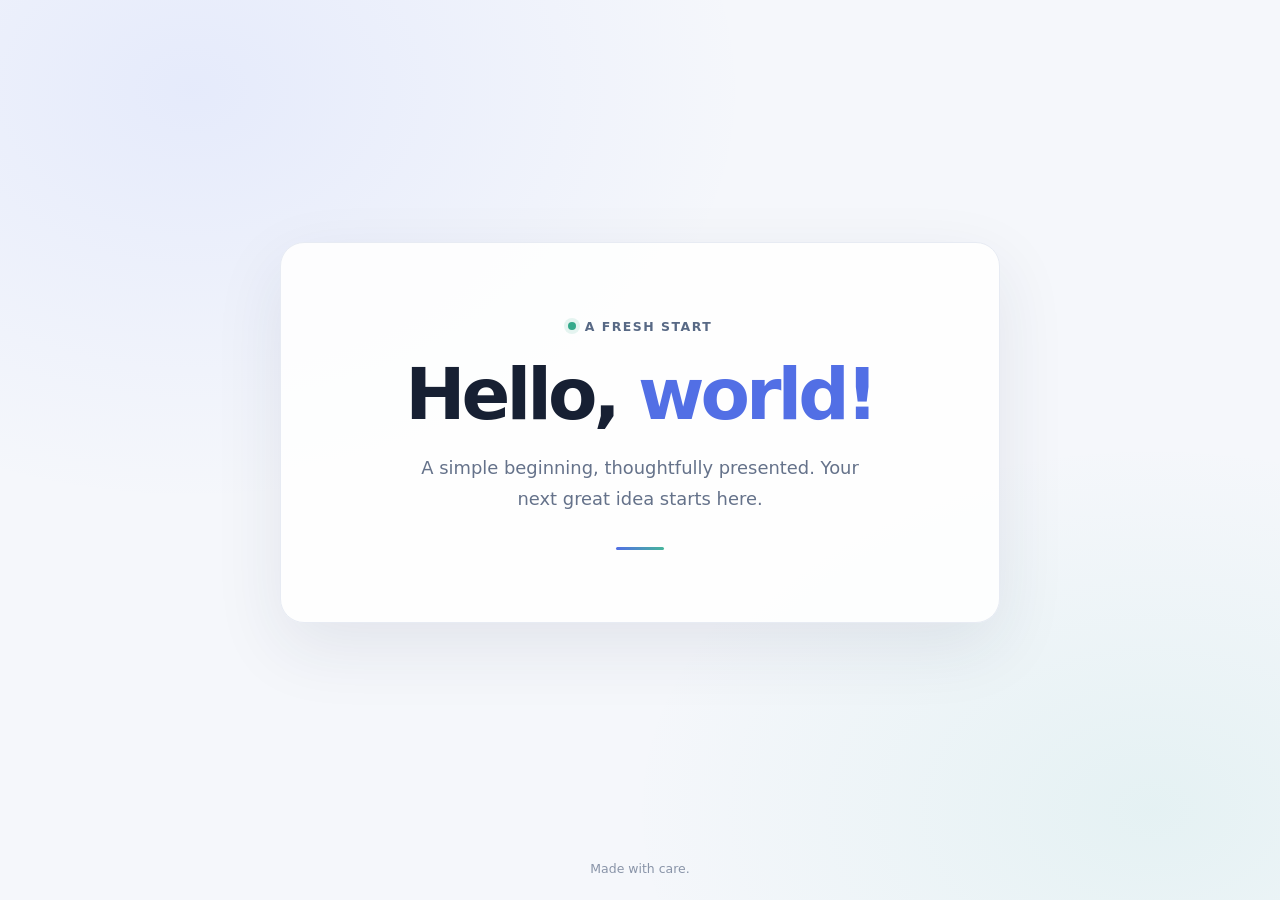
==== index.html @ e92c09a2 "First commit" ====
<!doctype html>
<html lang="en">
<head>
  <meta charset="utf-8">
  <meta name="viewport" content="width=device-width, initial-scale=1">
  <meta name="theme-color" content="#f5f7fb">
  <meta name="description" content="A clean, professional Hello, world! page.">
  <title>Hello, world!</title>
  <style>
    :root {
      color-scheme: light;
      font-family: Inter, ui-sans-serif, system-ui, -apple-system, BlinkMacSystemFont, "Segoe UI", sans-serif;
      color: #172033;
      background: #f5f7fb;
      font-synthesis: none;
      text-rendering: optimizeLegibility;
      -webkit-font-smoothing: antialiased;
    }

    * { box-sizing: border-box; }

    body {
      min-width: 320px;
      min-height: 100vh;
      min-height: 100svh;
      margin: 0;
      display: flex;
      flex-direction: column;
      justify-content: center;
      align-items: center;
      padding: 24px;
      background:
        radial-gradient(ellipse at 15% 10%, rgba(91, 125, 255, .10), transparent 36%),
        radial-gradient(ellipse at 90% 90%, rgba(64, 184, 165, .09), transparent 32%),
        #f5f7fb;
    }

    main {
      width: min(100%, 720px);
      margin: auto 0;
      padding: clamp(36px, 8vw, 72px);
      text-align: center;
      background: rgba(255, 255, 255, .88);
      border: 1px solid #e7ebf3;
      border-radius: 24px;
      box-shadow: 0 24px 70px rgba(31, 47, 82, .09);
    }

    .eyebrow {
      display: inline-flex;
      align-items: center;
      gap: 9px;
      margin: 0 0 22px;
      color: #586985;
      font-size: .78rem;
      font-weight: 700;
      letter-spacing: .12em;
      text-transform: uppercase;
    }

    .eyebrow::before {
      width: 8px;
      height: 8px;
      content: "";
      background: #35a98b;
      border-radius: 50%;
      box-shadow: 0 0 0 4px rgba(53, 169, 139, .12);
    }

    h1 {
      margin: 0;
      font-size: clamp(2.5rem, 8vw, 4.5rem);
      line-height: 1.06;
      letter-spacing: -.055em;
    }

    h1 span { color: #526fe5; }

    .intro {
      max-width: 460px;
      margin: 20px auto 0;
      color: #65728a;
      font-size: clamp(1rem, 2.5vw, 1.12rem);
      line-height: 1.75;
    }

    .divider {
      width: 48px;
      height: 3px;
      margin: 32px auto 0;
      background: linear-gradient(90deg, #526fe5, #46b59b);
      border-radius: 99px;
    }

    footer {
      flex: 0 0 auto;
      margin-top: 20px;
      color: #8994a8;
      font-size: .78rem;
      text-align: center;
    }

    @media (max-width: 480px) {
      body { padding: 18px; }
      main { border-radius: 18px; }
    }
  </style>
</head>
<body>
  <main>
    <p class="eyebrow">A fresh start</p>
    <h1>Hello, <span>world!</span></h1>
    <p class="intro">A simple beginning, thoughtfully presented. Your next great idea starts here.</p>
    <div class="divider" aria-hidden="true"></div>
  </main>
  <footer>Made with care.</footer>
</body>
</html>
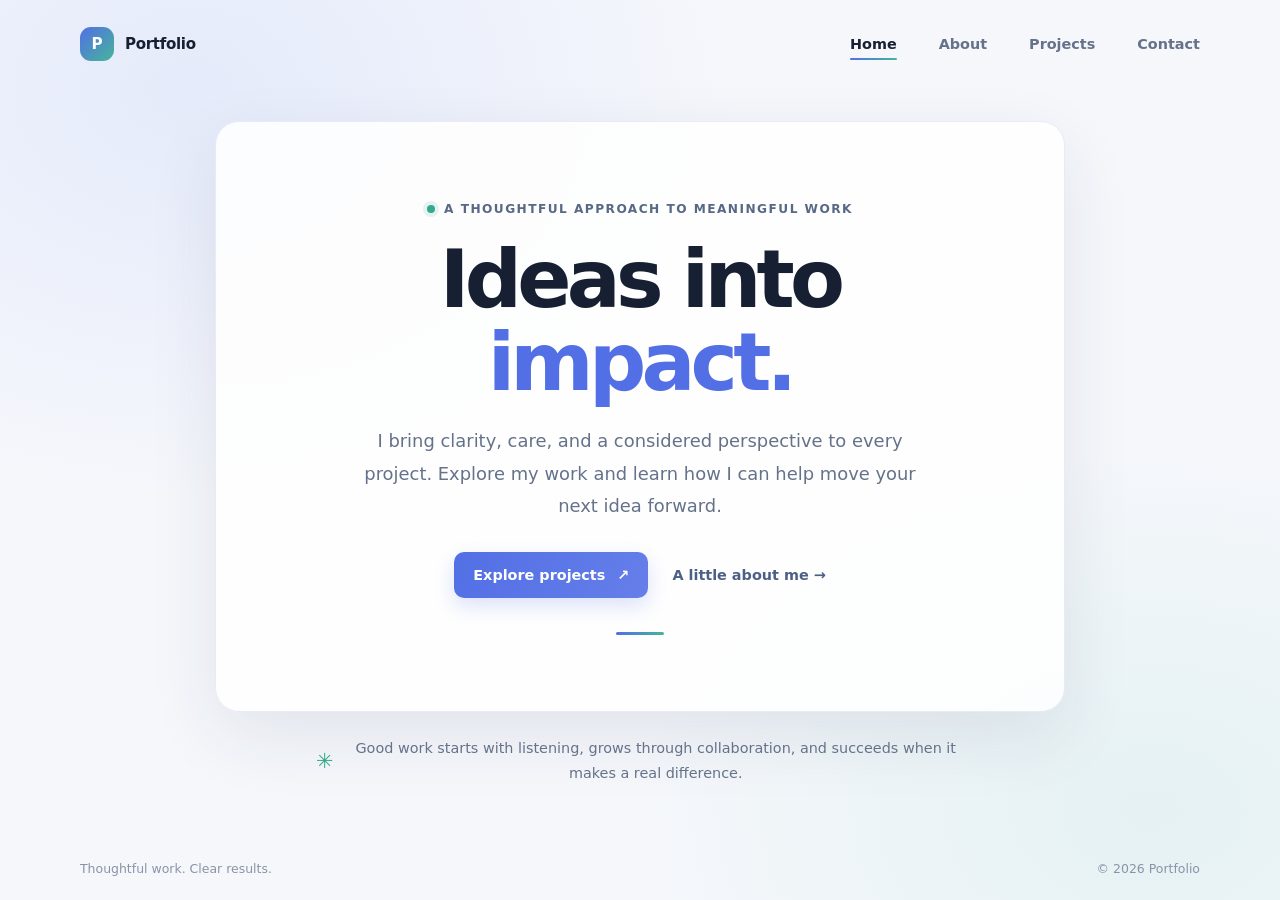
==== commit 57eeeae4: "added about projects and contact page" ====
--- a/index.html
+++ b/index.html
@@ -4,115 +4,30 @@
   <meta charset="utf-8">
   <meta name="viewport" content="width=device-width, initial-scale=1">
   <meta name="theme-color" content="#f5f7fb">
-  <meta name="description" content="A clean, professional Hello, world! page.">
-  <title>Hello, world!</title>
-  <style>
-    :root {
-      color-scheme: light;
-      font-family: Inter, ui-sans-serif, system-ui, -apple-system, BlinkMacSystemFont, "Segoe UI", sans-serif;
-      color: #172033;
-      background: #f5f7fb;
-      font-synthesis: none;
-      text-rendering: optimizeLegibility;
-      -webkit-font-smoothing: antialiased;
-    }
-
-    * { box-sizing: border-box; }
-
-    body {
-      min-width: 320px;
-      min-height: 100vh;
-      min-height: 100svh;
-      margin: 0;
-      display: flex;
-      flex-direction: column;
-      justify-content: center;
-      align-items: center;
-      padding: 24px;
-      background:
-        radial-gradient(ellipse at 15% 10%, rgba(91, 125, 255, .10), transparent 36%),
-        radial-gradient(ellipse at 90% 90%, rgba(64, 184, 165, .09), transparent 32%),
-        #f5f7fb;
-    }
-
-    main {
-      width: min(100%, 720px);
-      margin: auto 0;
-      padding: clamp(36px, 8vw, 72px);
-      text-align: center;
-      background: rgba(255, 255, 255, .88);
-      border: 1px solid #e7ebf3;
-      border-radius: 24px;
-      box-shadow: 0 24px 70px rgba(31, 47, 82, .09);
-    }
-
-    .eyebrow {
-      display: inline-flex;
-      align-items: center;
-      gap: 9px;
-      margin: 0 0 22px;
-      color: #586985;
-      font-size: .78rem;
-      font-weight: 700;
-      letter-spacing: .12em;
-      text-transform: uppercase;
-    }
-
-    .eyebrow::before {
-      width: 8px;
-      height: 8px;
-      content: "";
-      background: #35a98b;
-      border-radius: 50%;
-      box-shadow: 0 0 0 4px rgba(53, 169, 139, .12);
-    }
-
-    h1 {
-      margin: 0;
-      font-size: clamp(2.5rem, 8vw, 4.5rem);
-      line-height: 1.06;
-      letter-spacing: -.055em;
-    }
-
-    h1 span { color: #526fe5; }
-
-    .intro {
-      max-width: 460px;
-      margin: 20px auto 0;
-      color: #65728a;
-      font-size: clamp(1rem, 2.5vw, 1.12rem);
-      line-height: 1.75;
-    }
-
-    .divider {
-      width: 48px;
-      height: 3px;
-      margin: 32px auto 0;
-      background: linear-gradient(90deg, #526fe5, #46b59b);
-      border-radius: 99px;
-    }
-
-    footer {
-      flex: 0 0 auto;
-      margin-top: 20px;
-      color: #8994a8;
-      font-size: .78rem;
-      text-align: center;
-    }
-
-    @media (max-width: 480px) {
-      body { padding: 18px; }
-      main { border-radius: 18px; }
-    }
-  </style>
+  <meta name="description" content="A professional portfolio for thoughtful work and clear results.">
+  <title>Home | Portfolio</title>
+  <link rel="stylesheet" href="styles.css">
 </head>
 <body>
-  <main>
-    <p class="eyebrow">A fresh start</p>
-    <h1>Hello, <span>world!</span></h1>
-    <p class="intro">A simple beginning, thoughtfully presented. Your next great idea starts here.</p>
-    <div class="divider" aria-hidden="true"></div>
+  <header class="site-header">
+    <a class="brand" href="index.html" aria-label="Portfolio home"><span class="brand-mark">P</span><span>Portfolio</span></a>
+    <nav class="main-nav" aria-label="Main navigation">
+      <a class="active" aria-current="page" href="index.html">Home</a>
+      <a href="about.html">About</a>
+      <a href="projects.html">Projects</a>
+      <a href="contact.html">Contact</a>
+    </nav>
+  </header>
+  <main class="home-main">
+    <section class="hero">
+      <p class="eyebrow">A thoughtful approach to meaningful work</p>
+      <h1>Ideas into <span>impact.</span></h1>
+      <p class="intro">I bring clarity, care, and a considered perspective to every project. Explore my work and learn how I can help move your next idea forward.</p>
+      <div class="actions"><a class="button button-primary" href="projects.html">Explore projects <span aria-hidden="true">↗</span></a><a class="text-link" href="about.html">A little about me <span aria-hidden="true">→</span></a></div>
+      <div class="divider" aria-hidden="true"></div>
+    </section>
+    <section class="home-note" aria-label="Introduction"><span class="note-icon" aria-hidden="true">✳</span><p>Good work starts with listening, grows through collaboration, and succeeds when it makes a real difference.</p></section>
   </main>
-  <footer>Made with care.</footer>
+  <footer class="site-footer"><span>Thoughtful work. Clear results.</span><span>© 2026 Portfolio</span></footer>
 </body>
 </html>
--- a/styles.css
+++ b/styles.css
@@ -0,0 +1,71 @@
+:root {
+  color-scheme: light;
+  font-family: Inter, ui-sans-serif, system-ui, -apple-system, BlinkMacSystemFont, "Segoe UI", sans-serif;
+  color: #172033;
+  background: #f5f7fb;
+  font-synthesis: none;
+  text-rendering: optimizeLegibility;
+  -webkit-font-smoothing: antialiased;
+  --ink: #172033;
+  --muted: #65728a;
+  --blue: #526fe5;
+  --green: #35a98b;
+  --line: #e7ebf3;
+}
+* { box-sizing: border-box; }
+body {
+  min-width: 320px; min-height: 100vh; min-height: 100svh; margin: 0;
+  display: flex; flex-direction: column;
+  background: radial-gradient(ellipse at 15% 10%, rgba(91,125,255,.10), transparent 36%), radial-gradient(ellipse at 90% 90%, rgba(64,184,165,.09), transparent 32%), #f5f7fb;
+}
+a { color: inherit; }
+.site-header { width: min(1120px, calc(100% - 48px)); margin: 0 auto; min-height: 88px; display: flex; align-items: center; justify-content: space-between; gap: 28px; }
+.brand { display: inline-flex; align-items: center; gap: 11px; color: var(--ink); text-decoration: none; font-size: .94rem; font-weight: 750; letter-spacing: -.02em; }
+.brand-mark { width: 34px; height: 34px; display: grid; place-items: center; color: white; background: linear-gradient(135deg,var(--blue),#46b59b); border-radius: 11px; font-size: .95rem; }
+.main-nav { display: flex; align-items: center; gap: clamp(18px, 3.5vw, 42px); }
+.main-nav a { position: relative; padding: 9px 0; color: #65728a; text-decoration: none; font-size: .9rem; font-weight: 600; transition: color .18s ease; }
+.main-nav a:hover, .main-nav a:focus-visible, .main-nav a.active { color: var(--ink); }
+.main-nav a.active::after { position: absolute; right: 0; bottom: 1px; left: 0; height: 2px; background: linear-gradient(90deg,var(--blue),#46b59b); border-radius: 99px; content: ""; }
+main { width: min(100% - 48px, 960px); margin: auto; }
+.home-main { max-width: 850px; }
+.hero, .page-panel { padding: clamp(36px, 7vw, 76px); text-align: center; background: rgba(255,255,255,.88); border: 1px solid var(--line); border-radius: 24px; box-shadow: 0 24px 70px rgba(31,47,82,.09); }
+.eyebrow { display: inline-flex; align-items: center; gap: 9px; margin: 0 0 22px; color: #586985; font-size: .76rem; font-weight: 700; letter-spacing: .12em; text-transform: uppercase; }
+.eyebrow::before { width: 8px; height: 8px; content: ""; background: var(--green); border-radius: 50%; box-shadow: 0 0 0 4px rgba(53,169,139,.12); }
+h1 { margin: 0; font-size: clamp(2.6rem, 8vw, 5rem); line-height: 1.04; letter-spacing: -.06em; }
+h1 span { color: var(--blue); }
+.intro { max-width: 570px; margin: 21px auto 0; color: var(--muted); font-size: clamp(1rem, 2.5vw, 1.12rem); line-height: 1.8; }
+.actions { display: flex; justify-content: center; align-items: center; flex-wrap: wrap; gap: 24px; margin-top: 30px; }
+.button { min-height: 46px; display: inline-flex; align-items: center; justify-content: center; gap: 12px; padding: 0 19px; border-radius: 10px; text-decoration: none; font-size: .9rem; font-weight: 700; transition: transform .18s ease, box-shadow .18s ease; }
+.button:hover { transform: translateY(-2px); }
+.button-primary { color: white; background: linear-gradient(110deg,var(--blue),#657ee9); box-shadow: 0 8px 20px rgba(82,111,229,.2); }
+.button-secondary { color: var(--ink); background: white; border: 1px solid var(--line); }
+.text-link { color: #4c6085; text-decoration: none; font-size: .9rem; font-weight: 650; }
+.text-link:hover { color: var(--blue); }
+.divider { width: 48px; height: 3px; margin: 34px auto 0; background: linear-gradient(90deg,var(--blue),#46b59b); border-radius: 99px; }
+.home-note { display: flex; align-items: center; justify-content: center; gap: 14px; max-width: 680px; margin: 24px auto 0; padding: 0 16px; color: #65728a; text-align: center; }
+.home-note p { margin: 0; font-size: .9rem; line-height: 1.7; }
+.note-icon { color: var(--green); font-size: 1.3rem; }
+.page-main { padding: 24px 0 54px; }
+.page-panel { text-align: left; }
+.page-panel > .eyebrow { margin-bottom: 18px; }
+.page-panel h1 { font-size: clamp(2.5rem, 6vw, 4rem); }
+.page-panel .intro { margin: 17px 0 0; max-width: 650px; font-size: 1.04rem; }
+.content-section { margin-top: 48px; padding-top: 30px; border-top: 1px solid var(--line); }
+.content-section h2 { margin: 0; font-size: 1.2rem; letter-spacing: -.025em; }
+.content-section > p { max-width: 690px; margin: 12px 0 0; color: var(--muted); line-height: 1.8; }
+.principles, .project-grid { display: grid; grid-template-columns: repeat(3, minmax(0,1fr)); gap: 14px; margin-top: 20px; }
+.principle, .project-card, .contact-card { padding: 20px; background: #f8f9fc; border: 1px solid #edf0f6; border-radius: 14px; }
+.principle h3, .project-card h2, .contact-card h2 { margin: 0; font-size: 1rem; letter-spacing: -.02em; }
+.principle p, .project-card p, .contact-card p { margin: 9px 0 0; color: var(--muted); font-size: .91rem; line-height: 1.65; }
+.project-card { min-height: 178px; display: flex; flex-direction: column; }
+.project-number { margin-bottom: 18px; color: var(--green); font-size: .75rem; font-weight: 800; letter-spacing: .12em; }
+.project-card p { flex: 1; }
+.project-type { margin-top: 17px; color: #586985; font-size: .75rem; font-weight: 700; letter-spacing: .08em; text-transform: uppercase; }
+.contact-grid { display: grid; grid-template-columns: 1fr 1fr; gap: 14px; margin-top: 20px; }
+.contact-card a { display: inline-block; margin-top: 12px; color: var(--blue); font-weight: 700; text-decoration: none; }
+.contact-card a:hover { text-decoration: underline; }
+.site-footer { width: min(1120px, calc(100% - 48px)); display: flex; justify-content: space-between; gap: 16px; margin: 24px auto 0; padding: 19px 0 24px; color: #8994a8; font-size: .78rem; }
+:focus-visible { outline: 3px solid rgba(82,111,229,.42); outline-offset: 4px; border-radius: 4px; }
+@media (max-width: 700px) { .site-header { min-height: 76px; } .principles,.project-grid { grid-template-columns: 1fr; } .project-card { min-height: 0; } }
+@media (max-width: 520px) { .site-header { width: min(100% - 36px,1120px); align-items: flex-start; flex-direction: column; justify-content: center; gap: 13px; padding: 17px 0; } .main-nav { width: 100%; justify-content: space-between; gap: 10px; } .main-nav a { font-size: .84rem; } main { width: calc(100% - 36px); } .hero,.page-panel { padding: 35px 23px; border-radius: 18px; } .actions { gap: 17px; } .home-note { padding: 0 2px; } .site-footer { width: calc(100% - 36px); font-size: .72rem; } .contact-grid { grid-template-columns: 1fr; } }
+@media (prefers-reduced-motion: reduce) { *,*::before,*::after { scroll-behavior: auto !important; transition-duration: .01ms !important; } }
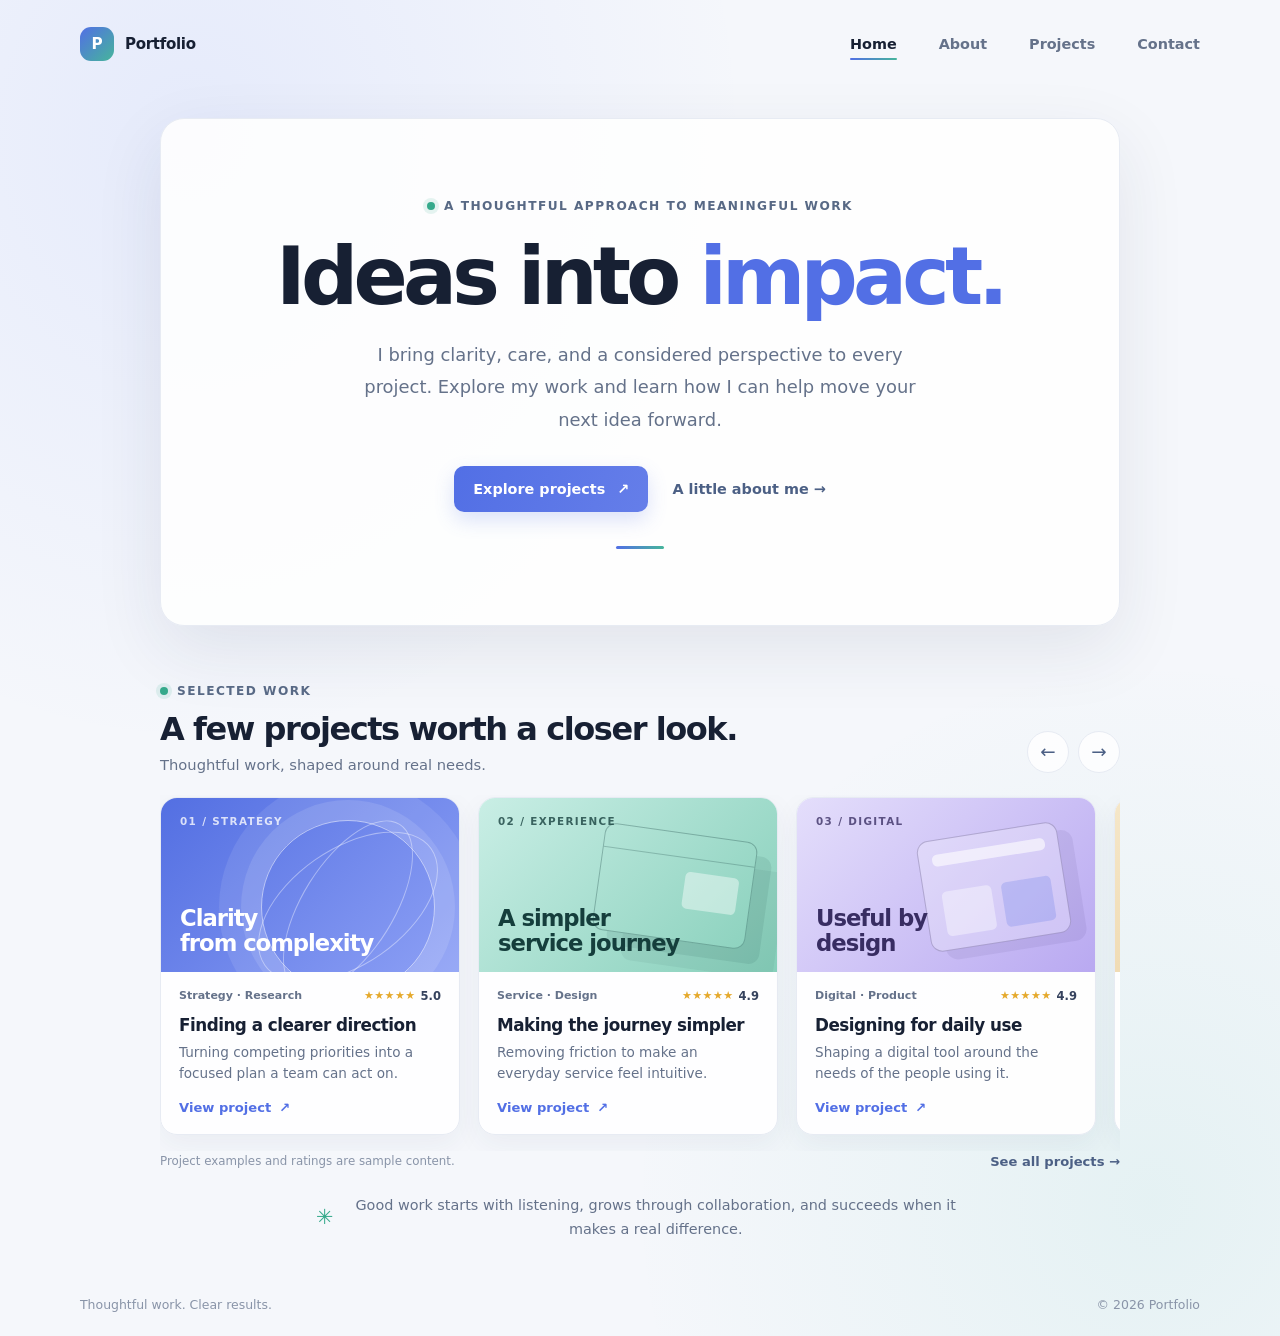
==== commit e2cce66c: "added selected work courasel" ====
--- a/index.html
+++ b/index.html
@@ -26,8 +26,37 @@
       <div class="actions"><a class="button button-primary" href="projects.html">Explore projects <span aria-hidden="true">↗</span></a><a class="text-link" href="about.html">A little about me <span aria-hidden="true">→</span></a></div>
       <div class="divider" aria-hidden="true"></div>
     </section>
+    <section class="featured-work" aria-labelledby="featured-title">
+      <div class="featured-heading">
+        <div><p class="eyebrow">Selected work</p><h2 id="featured-title">A few projects worth a closer look.</h2><p>Thoughtful work, shaped around real needs.</p></div>
+        <div class="carousel-controls"><button class="carousel-button" type="button" data-direction="prev" aria-label="Scroll to previous projects" aria-controls="project-carousel">←</button><button class="carousel-button" type="button" data-direction="next" aria-label="Scroll to next projects" aria-controls="project-carousel">→</button></div>
+      </div>
+      <div class="project-carousel" id="project-carousel" tabindex="0" aria-label="Featured projects, scroll horizontally">
+        <article class="showcase-card"><div class="showcase-art art-blue" aria-hidden="true"><span class="art-label">01 / STRATEGY</span><span class="art-shape shape-orbit"></span><span class="art-caption">Clarity<br>from complexity</span></div><div class="showcase-body"><div class="showcase-meta"><span>Strategy · Research</span><span class="rating" aria-label="Sample rating: 5 out of 5 stars"><span aria-hidden="true">★★★★★</span><b>5.0</b></span></div><h3>Finding a clearer direction</h3><p>Turning competing priorities into a focused plan a team can act on.</p><a href="projects.html" class="card-link">View project <span aria-hidden="true">↗</span></a></div></article>
+        <article class="showcase-card"><div class="showcase-art art-green" aria-hidden="true"><span class="art-label">02 / EXPERIENCE</span><span class="art-shape shape-window"></span><span class="art-caption">A simpler<br>service journey</span></div><div class="showcase-body"><div class="showcase-meta"><span>Service · Design</span><span class="rating" aria-label="Sample rating: 4.9 out of 5 stars"><span aria-hidden="true">★★★★★</span><b>4.9</b></span></div><h3>Making the journey simpler</h3><p>Removing friction to make an everyday service feel intuitive.</p><a href="projects.html" class="card-link">View project <span aria-hidden="true">↗</span></a></div></article>
+        <article class="showcase-card"><div class="showcase-art art-lilac" aria-hidden="true"><span class="art-label">03 / DIGITAL</span><span class="art-shape shape-panels"></span><span class="art-caption">Useful by<br>design</span></div><div class="showcase-body"><div class="showcase-meta"><span>Digital · Product</span><span class="rating" aria-label="Sample rating: 4.9 out of 5 stars"><span aria-hidden="true">★★★★★</span><b>4.9</b></span></div><h3>Designing for daily use</h3><p>Shaping a digital tool around the needs of the people using it.</p><a href="projects.html" class="card-link">View project <span aria-hidden="true">↗</span></a></div></article>
+        <article class="showcase-card"><div class="showcase-art art-sand" aria-hidden="true"><span class="art-label">04 / COLLABORATION</span><span class="art-shape shape-grid"></span><span class="art-caption">Better ideas,<br>together</span></div><div class="showcase-body"><div class="showcase-meta"><span>Facilitation · Planning</span><span class="rating" aria-label="Sample rating: 4.8 out of 5 stars"><span aria-hidden="true">★★★★★</span><b>4.8</b></span></div><h3>Bringing teams together</h3><p>Creating shared understanding and momentum across disciplines.</p><a href="projects.html" class="card-link">View project <span aria-hidden="true">↗</span></a></div></article>
+        <article class="showcase-card"><div class="showcase-art art-teal" aria-hidden="true"><span class="art-label">05 / DELIVERY</span><span class="art-shape shape-sun"></span><span class="art-caption">From idea<br>to impact</span></div><div class="showcase-body"><div class="showcase-meta"><span>Delivery · Operations</span><span class="rating" aria-label="Sample rating: 5 out of 5 stars"><span aria-hidden="true">★★★★★</span><b>5.0</b></span></div><h3>Making good ideas happen</h3><p>Taking an early concept through to a polished, useful result.</p><a href="projects.html" class="card-link">View project <span aria-hidden="true">↗</span></a></div></article>
+      </div>
+      <div class="carousel-foot"><p>Project examples and ratings are sample content.</p><a class="text-link" href="projects.html">See all projects <span aria-hidden="true">→</span></a></div>
+    </section>
     <section class="home-note" aria-label="Introduction"><span class="note-icon" aria-hidden="true">✳</span><p>Good work starts with listening, grows through collaboration, and succeeds when it makes a real difference.</p></section>
   </main>
   <footer class="site-footer"><span>Thoughtful work. Clear results.</span><span>© 2026 Portfolio</span></footer>
+  <script>
+    (() => {
+      const carousel = document.querySelector('#project-carousel');
+      const controls = document.querySelectorAll('.carousel-button');
+      if (!carousel || controls.length !== 2) return;
+      controls.forEach((button) => button.addEventListener('click', () => {
+        const card = carousel.querySelector('.showcase-card');
+        if (!card) return;
+        const gap = Number.parseFloat(getComputedStyle(carousel).columnGap) || 18;
+        const distance = card.getBoundingClientRect().width + gap;
+        const reducedMotion = window.matchMedia('(prefers-reduced-motion: reduce)').matches;
+        carousel.scrollBy({ left: button.dataset.direction === 'next' ? distance : -distance, behavior: reducedMotion ? 'auto' : 'smooth' });
+      }));
+    })();
+  </script>
 </body>
 </html>
--- a/styles.css
+++ b/styles.css
@@ -27,7 +27,7 @@
 .main-nav a:hover, .main-nav a:focus-visible, .main-nav a.active { color: var(--ink); }
 .main-nav a.active::after { position: absolute; right: 0; bottom: 1px; left: 0; height: 2px; background: linear-gradient(90deg,var(--blue),#46b59b); border-radius: 99px; content: ""; }
 main { width: min(100% - 48px, 960px); margin: auto; }
-.home-main { max-width: 850px; }
+.home-main { max-width: 1040px; padding: 30px 0 12px; }
 .hero, .page-panel { padding: clamp(36px, 7vw, 76px); text-align: center; background: rgba(255,255,255,.88); border: 1px solid var(--line); border-radius: 24px; box-shadow: 0 24px 70px rgba(31,47,82,.09); }
 .eyebrow { display: inline-flex; align-items: center; gap: 9px; margin: 0 0 22px; color: #586985; font-size: .76rem; font-weight: 700; letter-spacing: .12em; text-transform: uppercase; }
 .eyebrow::before { width: 8px; height: 8px; content: ""; background: var(--green); border-radius: 50%; box-shadow: 0 0 0 4px rgba(53,169,139,.12); }
@@ -45,6 +45,45 @@
 .home-note { display: flex; align-items: center; justify-content: center; gap: 14px; max-width: 680px; margin: 24px auto 0; padding: 0 16px; color: #65728a; text-align: center; }
 .home-note p { margin: 0; font-size: .9rem; line-height: 1.7; }
 .note-icon { color: var(--green); font-size: 1.3rem; }
+.featured-work { margin-top: 54px; }
+.featured-heading { display: flex; align-items: end; justify-content: space-between; gap: 20px; margin-bottom: 22px; }
+.featured-heading .eyebrow { margin-bottom: 12px; }
+.featured-heading h2 { margin: 0; font-size: clamp(1.45rem, 3.5vw, 2rem); letter-spacing: -.045em; }
+.featured-heading > div:first-child > p:last-child { margin: 8px 0 0; color: var(--muted); font-size: .92rem; }
+.carousel-controls { display: flex; flex: 0 0 auto; gap: 9px; }
+.carousel-button { width: 42px; height: 42px; display: grid; place-items: center; color: #4c6085; background: rgba(255,255,255,.82); border: 1px solid var(--line); border-radius: 50%; cursor: pointer; font: inherit; font-size: 1.15rem; transition: color .18s ease, background .18s ease, transform .18s ease; }
+.carousel-button:hover { color: white; background: var(--blue); transform: translateY(-1px); }
+.project-carousel { display: grid; grid-auto-flow: column; grid-auto-columns: 300px; gap: 18px; overflow-x: auto; overscroll-behavior-inline: contain; padding: 2px 2px 16px; scroll-snap-type: x mandatory; scrollbar-color: #c7d0e4 transparent; scrollbar-width: thin; }
+.showcase-card { min-width: 0; overflow: hidden; background: rgba(255,255,255,.94); border: 1px solid var(--line); border-radius: 17px; box-shadow: 0 10px 28px rgba(31,47,82,.055); scroll-snap-align: start; }
+.showcase-art { position: relative; height: 174px; overflow: hidden; isolation: isolate; }
+.art-blue { color: #fff; background: linear-gradient(135deg,#536fe2,#8da0f5); }
+.art-green { color: #153e3c; background: linear-gradient(135deg,#c9eee5,#86cfba); }
+.art-lilac { color: #382d62; background: linear-gradient(135deg,#e4defb,#b9a9f1); }
+.art-sand { color: #57462d; background: linear-gradient(135deg,#f5e7c9,#e8c993); }
+.art-teal { color: #123f48; background: linear-gradient(135deg,#c9eef0,#75c6cb); }
+.art-label { position: absolute; z-index: 1; top: 17px; left: 19px; font-size: .65rem; font-weight: 800; letter-spacing: .13em; opacity: .78; }
+.art-caption { position: absolute; z-index: 1; bottom: 17px; left: 19px; font-size: 1.42rem; font-weight: 750; letter-spacing: -.045em; line-height: 1.07; }
+.art-shape { position: absolute; z-index: -1; display: block; }
+.shape-orbit { width: 174px; height: 174px; top: 22px; right: 24px; border: 1px solid rgba(255,255,255,.55); border-radius: 50%; box-shadow: 0 0 0 20px rgba(255,255,255,.11), 0 0 0 42px rgba(255,255,255,.09); }
+.shape-orbit::before,.shape-orbit::after { position: absolute; content: ""; border: 1px solid rgba(255,255,255,.4); border-radius: 50%; }
+.shape-orbit::before { inset: 28px -16px; transform: rotate(-35deg); }.shape-orbit::after { inset: -12px 40px; transform: rotate(32deg); }
+.shape-window { width: 154px; height: 108px; top: 34px; right: 25px; border: 1px solid rgba(21,62,60,.3); border-radius: 11px; transform: rotate(8deg); box-shadow: 16px 13px 0 rgba(21,62,60,.09), 32px 26px 0 rgba(21,62,60,.06); }
+.shape-window::before { position: absolute; top: 23px; right: 0; left: 0; border-top: 1px solid rgba(21,62,60,.25); content: ""; }.shape-window::after { position: absolute; width: 54px; height: 37px; top: 37px; right: 13px; background: rgba(255,255,255,.42); border-radius: 5px; content: ""; }
+.shape-panels { width: 142px; height: 112px; top: 33px; right: 30px; background: rgba(255,255,255,.26); border: 1px solid rgba(56,45,98,.27); border-radius: 12px; transform: rotate(-9deg); box-shadow: 14px 10px 0 rgba(56,45,98,.08); }
+.shape-panels::before,.shape-panels::after { position: absolute; content: ""; border-radius: 5px; }.shape-panels::before { top: 14px; right: 13px; left: 13px; height: 12px; background: rgba(255,255,255,.6); }.shape-panels::after { width: 50px; height: 45px; right: 13px; bottom: 13px; background: rgba(82,111,229,.22); box-shadow: -60px 0 0 rgba(255,255,255,.38); }
+.shape-grid { width: 145px; height: 145px; top: 43px; right: 27px; background-image: linear-gradient(rgba(87,70,45,.13) 1px,transparent 1px),linear-gradient(90deg,rgba(87,70,45,.13) 1px,transparent 1px); background-size: 24px 24px; transform: rotate(10deg); mask-image: radial-gradient(ellipse,#000 35%,transparent 72%); }
+.shape-sun { width: 132px; height: 132px; top: 24px; right: 30px; background: rgba(255,255,255,.28); border: 1px solid rgba(18,63,72,.22); border-radius: 50%; box-shadow: 0 0 0 15px rgba(255,255,255,.13), 0 0 0 31px rgba(255,255,255,.09); }
+.shape-sun::after { position: absolute; width: 14px; height: 14px; top: 18px; right: 5px; background: #fff; border-radius: 50%; content: ""; }
+.showcase-body { padding: 17px 18px 18px; }
+.showcase-meta { display: flex; align-items: center; justify-content: space-between; gap: 8px; color: #65728a; font-size: .69rem; font-weight: 700; }
+.rating { display: inline-flex; align-items: center; gap: 5px; white-space: nowrap; }.rating > span { color: #e5a92c; letter-spacing: .04em; }.rating b { color: #35425d; font-size: .72rem; }
+.showcase-body h3 { margin: 12px 0 0; font-size: 1.05rem; letter-spacing: -.03em; }
+.showcase-body > p { min-height: 43px; margin: 7px 0 0; color: var(--muted); font-size: .85rem; line-height: 1.55; }
+.card-link { display: inline-flex; align-items: center; gap: 8px; margin-top: 15px; color: var(--blue); text-decoration: none; font-size: .82rem; font-weight: 750; }
+.card-link:hover { color: #354fc4; }
+.carousel-foot { display: flex; justify-content: space-between; align-items: center; gap: 14px; margin-top: 3px; }
+.carousel-foot p { margin: 0; color: #8994a8; font-size: .74rem; }
+.carousel-foot .text-link { font-size: .82rem; white-space: nowrap; }
 .page-main { padding: 24px 0 54px; }
 .page-panel { text-align: left; }
 .page-panel > .eyebrow { margin-bottom: 18px; }
@@ -67,5 +106,5 @@
 .site-footer { width: min(1120px, calc(100% - 48px)); display: flex; justify-content: space-between; gap: 16px; margin: 24px auto 0; padding: 19px 0 24px; color: #8994a8; font-size: .78rem; }
 :focus-visible { outline: 3px solid rgba(82,111,229,.42); outline-offset: 4px; border-radius: 4px; }
 @media (max-width: 700px) { .site-header { min-height: 76px; } .principles,.project-grid { grid-template-columns: 1fr; } .project-card { min-height: 0; } }
-@media (max-width: 520px) { .site-header { width: min(100% - 36px,1120px); align-items: flex-start; flex-direction: column; justify-content: center; gap: 13px; padding: 17px 0; } .main-nav { width: 100%; justify-content: space-between; gap: 10px; } .main-nav a { font-size: .84rem; } main { width: calc(100% - 36px); } .hero,.page-panel { padding: 35px 23px; border-radius: 18px; } .actions { gap: 17px; } .home-note { padding: 0 2px; } .site-footer { width: calc(100% - 36px); font-size: .72rem; } .contact-grid { grid-template-columns: 1fr; } }
+@media (max-width: 520px) { .site-header { width: min(100% - 36px,1120px); align-items: flex-start; flex-direction: column; justify-content: center; gap: 13px; padding: 17px 0; } .main-nav { width: 100%; justify-content: space-between; gap: 10px; } .main-nav a { font-size: .84rem; } main { width: calc(100% - 36px); } .home-main { padding-top: 14px; } .hero,.page-panel { padding: 35px 23px; border-radius: 18px; } .actions { gap: 17px; } .featured-work { margin-top: 40px; } .featured-heading { align-items: flex-end; } .featured-heading > div:first-child > p:last-child { max-width: 245px; font-size: .84rem; } .carousel-button { width: 38px; height: 38px; } .project-carousel { grid-auto-columns: min(82vw,300px); gap: 13px; } .showcase-art { height: 158px; } .carousel-foot { align-items: flex-start; flex-direction: column; } .home-note { padding: 0 2px; } .site-footer { width: calc(100% - 36px); font-size: .72rem; } .contact-grid { grid-template-columns: 1fr; } }
 @media (prefers-reduced-motion: reduce) { *,*::before,*::after { scroll-behavior: auto !important; transition-duration: .01ms !important; } }
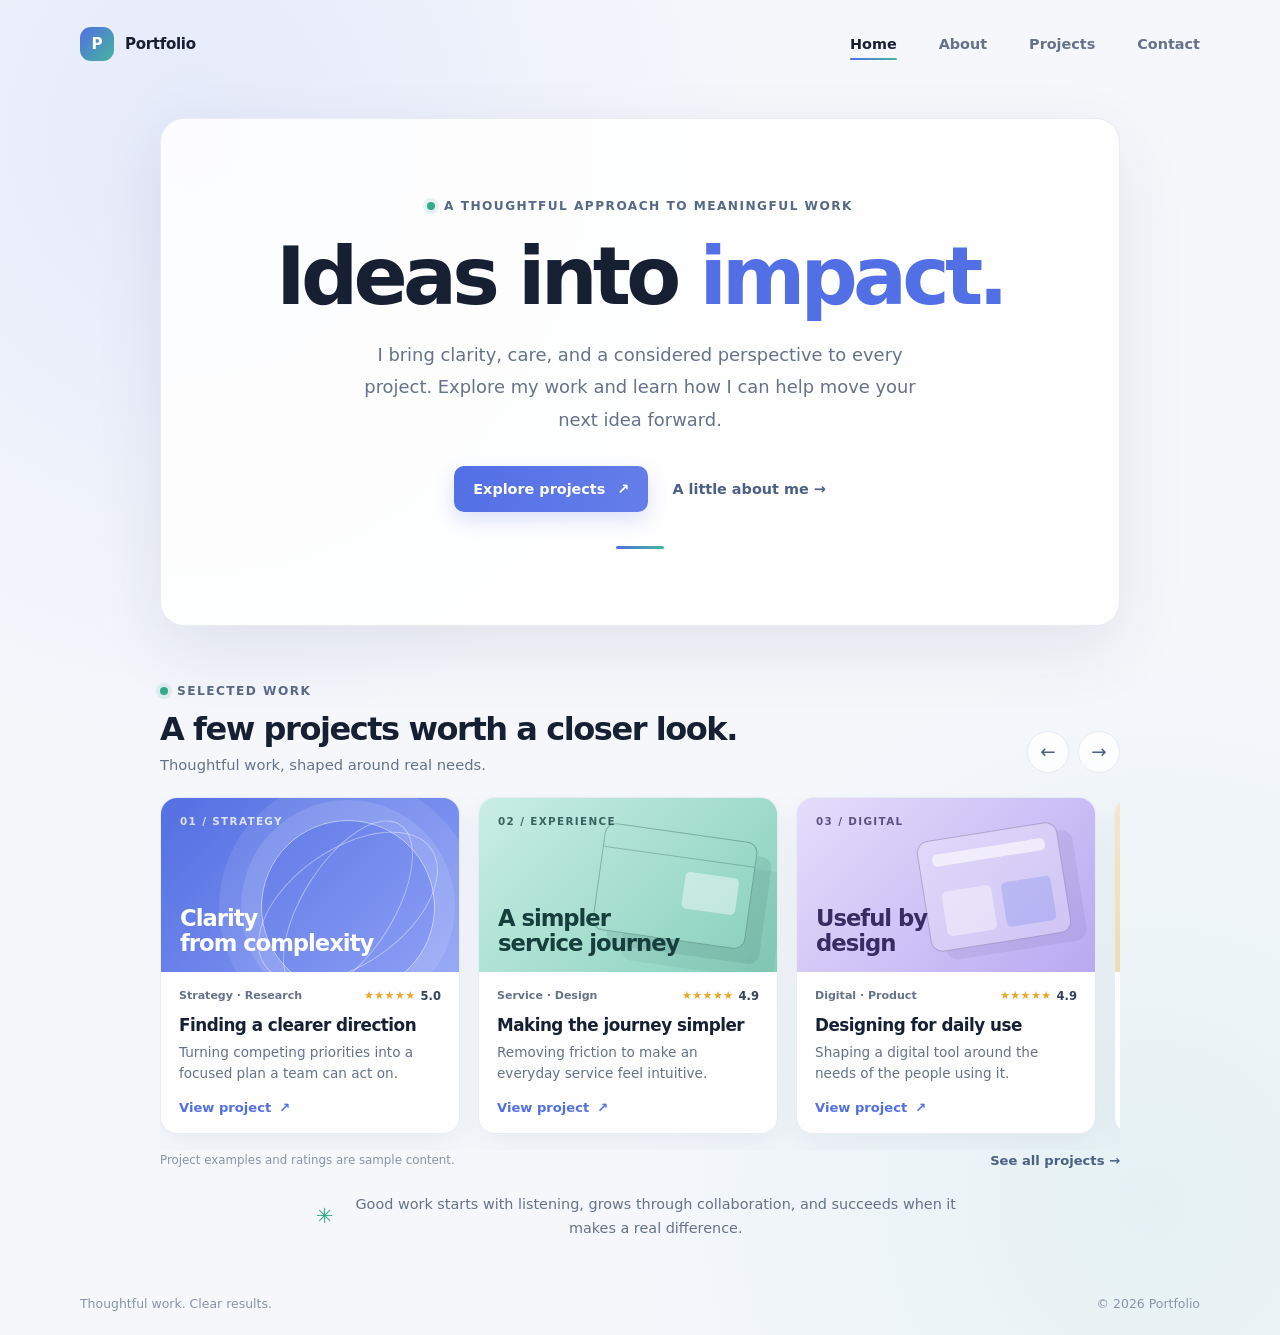
==== commit 6ed42dbf: "worked on the cards and project page" ====
--- a/index.html
+++ b/index.html
@@ -32,11 +32,11 @@
         <div class="carousel-controls"><button class="carousel-button" type="button" data-direction="prev" aria-label="Scroll to previous projects" aria-controls="project-carousel">←</button><button class="carousel-button" type="button" data-direction="next" aria-label="Scroll to next projects" aria-controls="project-carousel">→</button></div>
       </div>
       <div class="project-carousel" id="project-carousel" tabindex="0" aria-label="Featured projects, scroll horizontally">
-        <article class="showcase-card"><div class="showcase-art art-blue" aria-hidden="true"><span class="art-label">01 / STRATEGY</span><span class="art-shape shape-orbit"></span><span class="art-caption">Clarity<br>from complexity</span></div><div class="showcase-body"><div class="showcase-meta"><span>Strategy · Research</span><span class="rating" aria-label="Sample rating: 5 out of 5 stars"><span aria-hidden="true">★★★★★</span><b>5.0</b></span></div><h3>Finding a clearer direction</h3><p>Turning competing priorities into a focused plan a team can act on.</p><a href="projects.html" class="card-link">View project <span aria-hidden="true">↗</span></a></div></article>
-        <article class="showcase-card"><div class="showcase-art art-green" aria-hidden="true"><span class="art-label">02 / EXPERIENCE</span><span class="art-shape shape-window"></span><span class="art-caption">A simpler<br>service journey</span></div><div class="showcase-body"><div class="showcase-meta"><span>Service · Design</span><span class="rating" aria-label="Sample rating: 4.9 out of 5 stars"><span aria-hidden="true">★★★★★</span><b>4.9</b></span></div><h3>Making the journey simpler</h3><p>Removing friction to make an everyday service feel intuitive.</p><a href="projects.html" class="card-link">View project <span aria-hidden="true">↗</span></a></div></article>
-        <article class="showcase-card"><div class="showcase-art art-lilac" aria-hidden="true"><span class="art-label">03 / DIGITAL</span><span class="art-shape shape-panels"></span><span class="art-caption">Useful by<br>design</span></div><div class="showcase-body"><div class="showcase-meta"><span>Digital · Product</span><span class="rating" aria-label="Sample rating: 4.9 out of 5 stars"><span aria-hidden="true">★★★★★</span><b>4.9</b></span></div><h3>Designing for daily use</h3><p>Shaping a digital tool around the needs of the people using it.</p><a href="projects.html" class="card-link">View project <span aria-hidden="true">↗</span></a></div></article>
-        <article class="showcase-card"><div class="showcase-art art-sand" aria-hidden="true"><span class="art-label">04 / COLLABORATION</span><span class="art-shape shape-grid"></span><span class="art-caption">Better ideas,<br>together</span></div><div class="showcase-body"><div class="showcase-meta"><span>Facilitation · Planning</span><span class="rating" aria-label="Sample rating: 4.8 out of 5 stars"><span aria-hidden="true">★★★★★</span><b>4.8</b></span></div><h3>Bringing teams together</h3><p>Creating shared understanding and momentum across disciplines.</p><a href="projects.html" class="card-link">View project <span aria-hidden="true">↗</span></a></div></article>
-        <article class="showcase-card"><div class="showcase-art art-teal" aria-hidden="true"><span class="art-label">05 / DELIVERY</span><span class="art-shape shape-sun"></span><span class="art-caption">From idea<br>to impact</span></div><div class="showcase-body"><div class="showcase-meta"><span>Delivery · Operations</span><span class="rating" aria-label="Sample rating: 5 out of 5 stars"><span aria-hidden="true">★★★★★</span><b>5.0</b></span></div><h3>Making good ideas happen</h3><p>Taking an early concept through to a polished, useful result.</p><a href="projects.html" class="card-link">View project <span aria-hidden="true">↗</span></a></div></article>
+        <article class="showcase-card"><div class="showcase-art art-blue" aria-hidden="true"><span class="art-label">01 / STRATEGY</span><span class="art-shape shape-orbit"></span><span class="art-caption">Clarity<br>from complexity</span></div><div class="showcase-body"><div class="showcase-meta"><span>Strategy · Research</span><span class="rating" aria-label="Sample rating: 5 out of 5 stars"><span aria-hidden="true">★★★★★</span><b>5.0</b></span></div><h3>Finding a clearer direction</h3><p>Turning competing priorities into a focused plan a team can act on.</p><div class="showcase-actions"><a class="card-link" href="projects.html#finance">View project <span aria-hidden="true">↗</span></a></div></div></article>
+        <article class="showcase-card"><div class="showcase-art art-green" aria-hidden="true"><span class="art-label">02 / EXPERIENCE</span><span class="art-shape shape-window"></span><span class="art-caption">A simpler<br>service journey</span></div><div class="showcase-body"><div class="showcase-meta"><span>Service · Design</span><span class="rating" aria-label="Sample rating: 4.9 out of 5 stars"><span aria-hidden="true">★★★★★</span><b>4.9</b></span></div><h3>Making the journey simpler</h3><p>Removing friction to make an everyday service feel intuitive.</p><div class="showcase-actions"><a class="card-link" href="projects.html#operations">View project <span aria-hidden="true">↗</span></a></div></div></article>
+        <article class="showcase-card"><div class="showcase-art art-lilac" aria-hidden="true"><span class="art-label">03 / DIGITAL</span><span class="art-shape shape-panels"></span><span class="art-caption">Useful by<br>design</span></div><div class="showcase-body"><div class="showcase-meta"><span>Digital · Product</span><span class="rating" aria-label="Sample rating: 4.9 out of 5 stars"><span aria-hidden="true">★★★★★</span><b>4.9</b></span></div><h3>Designing for daily use</h3><p>Shaping a digital tool around the needs of the people using it.</p><div class="showcase-actions"><a class="card-link" href="projects.html#marketing">View project <span aria-hidden="true">↗</span></a></div></div></article>
+        <article class="showcase-card"><div class="showcase-art art-sand" aria-hidden="true"><span class="art-label">04 / COLLABORATION</span><span class="art-shape shape-grid"></span><span class="art-caption">Better ideas,<br>together</span></div><div class="showcase-body"><div class="showcase-meta"><span>Facilitation · Planning</span><span class="rating" aria-label="Sample rating: 4.8 out of 5 stars"><span aria-hidden="true">★★★★★</span><b>4.8</b></span></div><h3>Bringing teams together</h3><p>Creating shared understanding and momentum across disciplines.</p><div class="showcase-actions"><a class="card-link" href="projects.html#operations">View project <span aria-hidden="true">↗</span></a></div></div></article>
+        <article class="showcase-card"><div class="showcase-art art-teal" aria-hidden="true"><span class="art-label">05 / DELIVERY</span><span class="art-shape shape-sun"></span><span class="art-caption">From idea<br>to impact</span></div><div class="showcase-body"><div class="showcase-meta"><span>Delivery · Operations</span><span class="rating" aria-label="Sample rating: 5 out of 5 stars"><span aria-hidden="true">★★★★★</span><b>5.0</b></span></div><h3>Making good ideas happen</h3><p>Taking an early concept through to a polished, useful result.</p><div class="showcase-actions"><a class="card-link" href="projects.html#operations">View project <span aria-hidden="true">↗</span></a></div></div></article>
       </div>
       <div class="carousel-foot"><p>Project examples and ratings are sample content.</p><a class="text-link" href="projects.html">See all projects <span aria-hidden="true">→</span></a></div>
     </section>
@@ -46,16 +46,16 @@
   <script>
     (() => {
       const carousel = document.querySelector('#project-carousel');
-      const controls = document.querySelectorAll('.carousel-button');
-      if (!carousel || controls.length !== 2) return;
-      controls.forEach((button) => button.addEventListener('click', () => {
+      if (!carousel) return;
+
+      document.querySelectorAll('.carousel-button').forEach((button) => button.addEventListener('click', () => {
         const card = carousel.querySelector('.showcase-card');
         if (!card) return;
         const gap = Number.parseFloat(getComputedStyle(carousel).columnGap) || 18;
-        const distance = card.getBoundingClientRect().width + gap;
         const reducedMotion = window.matchMedia('(prefers-reduced-motion: reduce)').matches;
-        carousel.scrollBy({ left: button.dataset.direction === 'next' ? distance : -distance, behavior: reducedMotion ? 'auto' : 'smooth' });
+        carousel.scrollBy({ left: (button.dataset.direction === 'next' ? 1 : -1) * (card.getBoundingClientRect().width + gap), behavior: reducedMotion ? 'auto' : 'smooth' });
       }));
+
     })();
   </script>
 </body>
--- a/styles.css
+++ b/styles.css
@@ -19,6 +19,7 @@
   background: radial-gradient(ellipse at 15% 10%, rgba(91,125,255,.10), transparent 36%), radial-gradient(ellipse at 90% 90%, rgba(64,184,165,.09), transparent 32%), #f5f7fb;
 }
 a { color: inherit; }
+body, button, a { font-family: inherit; }
 .site-header { width: min(1120px, calc(100% - 48px)); margin: 0 auto; min-height: 88px; display: flex; align-items: center; justify-content: space-between; gap: 28px; }
 .brand { display: inline-flex; align-items: center; gap: 11px; color: var(--ink); text-decoration: none; font-size: .94rem; font-weight: 750; letter-spacing: -.02em; }
 .brand-mark { width: 34px; height: 34px; display: grid; place-items: center; color: white; background: linear-gradient(135deg,var(--blue),#46b59b); border-radius: 11px; font-size: .95rem; }
@@ -27,7 +28,7 @@
 .main-nav a:hover, .main-nav a:focus-visible, .main-nav a.active { color: var(--ink); }
 .main-nav a.active::after { position: absolute; right: 0; bottom: 1px; left: 0; height: 2px; background: linear-gradient(90deg,var(--blue),#46b59b); border-radius: 99px; content: ""; }
 main { width: min(100% - 48px, 960px); margin: auto; }
-.home-main { max-width: 1040px; padding: 30px 0 12px; }
+.home-main { max-width: 850px; }
 .hero, .page-panel { padding: clamp(36px, 7vw, 76px); text-align: center; background: rgba(255,255,255,.88); border: 1px solid var(--line); border-radius: 24px; box-shadow: 0 24px 70px rgba(31,47,82,.09); }
 .eyebrow { display: inline-flex; align-items: center; gap: 9px; margin: 0 0 22px; color: #586985; font-size: .76rem; font-weight: 700; letter-spacing: .12em; text-transform: uppercase; }
 .eyebrow::before { width: 8px; height: 8px; content: ""; background: var(--green); border-radius: 50%; box-shadow: 0 0 0 4px rgba(53,169,139,.12); }
@@ -45,6 +46,7 @@
 .home-note { display: flex; align-items: center; justify-content: center; gap: 14px; max-width: 680px; margin: 24px auto 0; padding: 0 16px; color: #65728a; text-align: center; }
 .home-note p { margin: 0; font-size: .9rem; line-height: 1.7; }
 .note-icon { color: var(--green); font-size: 1.3rem; }
+.home-main { max-width: 1040px; padding: 30px 0 12px; }
 .featured-work { margin-top: 54px; }
 .featured-heading { display: flex; align-items: end; justify-content: space-between; gap: 20px; margin-bottom: 22px; }
 .featured-heading .eyebrow { margin-bottom: 12px; }
@@ -56,39 +58,41 @@
 .project-carousel { display: grid; grid-auto-flow: column; grid-auto-columns: 300px; gap: 18px; overflow-x: auto; overscroll-behavior-inline: contain; padding: 2px 2px 16px; scroll-snap-type: x mandatory; scrollbar-color: #c7d0e4 transparent; scrollbar-width: thin; }
 .showcase-card { min-width: 0; overflow: hidden; background: rgba(255,255,255,.94); border: 1px solid var(--line); border-radius: 17px; box-shadow: 0 10px 28px rgba(31,47,82,.055); scroll-snap-align: start; }
 .showcase-art { position: relative; height: 174px; overflow: hidden; isolation: isolate; }
-.art-blue { color: #fff; background: linear-gradient(135deg,#536fe2,#8da0f5); }
-.art-green { color: #153e3c; background: linear-gradient(135deg,#c9eee5,#86cfba); }
-.art-lilac { color: #382d62; background: linear-gradient(135deg,#e4defb,#b9a9f1); }
-.art-sand { color: #57462d; background: linear-gradient(135deg,#f5e7c9,#e8c993); }
-.art-teal { color: #123f48; background: linear-gradient(135deg,#c9eef0,#75c6cb); }
+.art-blue { color: #fff; background: linear-gradient(135deg,#536fe2,#8da0f5); }.art-green { color: #153e3c; background: linear-gradient(135deg,#c9eee5,#86cfba); }.art-lilac { color: #382d62; background: linear-gradient(135deg,#e4defb,#b9a9f1); }.art-sand { color: #57462d; background: linear-gradient(135deg,#f5e7c9,#e8c993); }.art-teal { color: #123f48; background: linear-gradient(135deg,#c9eef0,#75c6cb); }
 .art-label { position: absolute; z-index: 1; top: 17px; left: 19px; font-size: .65rem; font-weight: 800; letter-spacing: .13em; opacity: .78; }
 .art-caption { position: absolute; z-index: 1; bottom: 17px; left: 19px; font-size: 1.42rem; font-weight: 750; letter-spacing: -.045em; line-height: 1.07; }
 .art-shape { position: absolute; z-index: -1; display: block; }
-.shape-orbit { width: 174px; height: 174px; top: 22px; right: 24px; border: 1px solid rgba(255,255,255,.55); border-radius: 50%; box-shadow: 0 0 0 20px rgba(255,255,255,.11), 0 0 0 42px rgba(255,255,255,.09); }
-.shape-orbit::before,.shape-orbit::after { position: absolute; content: ""; border: 1px solid rgba(255,255,255,.4); border-radius: 50%; }
-.shape-orbit::before { inset: 28px -16px; transform: rotate(-35deg); }.shape-orbit::after { inset: -12px 40px; transform: rotate(32deg); }
-.shape-window { width: 154px; height: 108px; top: 34px; right: 25px; border: 1px solid rgba(21,62,60,.3); border-radius: 11px; transform: rotate(8deg); box-shadow: 16px 13px 0 rgba(21,62,60,.09), 32px 26px 0 rgba(21,62,60,.06); }
+.shape-orbit { width: 174px; height: 174px; top: 22px; right: 24px; border: 1px solid rgba(255,255,255,.55); border-radius: 50%; box-shadow: 0 0 0 20px rgba(255,255,255,.11),0 0 0 42px rgba(255,255,255,.09); }
+.shape-orbit::before,.shape-orbit::after { position: absolute; content: ""; border: 1px solid rgba(255,255,255,.4); border-radius: 50%; }.shape-orbit::before { inset: 28px -16px; transform: rotate(-35deg); }.shape-orbit::after { inset: -12px 40px; transform: rotate(32deg); }
+.shape-window { width: 154px; height: 108px; top: 34px; right: 25px; border: 1px solid rgba(21,62,60,.3); border-radius: 11px; transform: rotate(8deg); box-shadow: 16px 13px 0 rgba(21,62,60,.09),32px 26px 0 rgba(21,62,60,.06); }
 .shape-window::before { position: absolute; top: 23px; right: 0; left: 0; border-top: 1px solid rgba(21,62,60,.25); content: ""; }.shape-window::after { position: absolute; width: 54px; height: 37px; top: 37px; right: 13px; background: rgba(255,255,255,.42); border-radius: 5px; content: ""; }
 .shape-panels { width: 142px; height: 112px; top: 33px; right: 30px; background: rgba(255,255,255,.26); border: 1px solid rgba(56,45,98,.27); border-radius: 12px; transform: rotate(-9deg); box-shadow: 14px 10px 0 rgba(56,45,98,.08); }
 .shape-panels::before,.shape-panels::after { position: absolute; content: ""; border-radius: 5px; }.shape-panels::before { top: 14px; right: 13px; left: 13px; height: 12px; background: rgba(255,255,255,.6); }.shape-panels::after { width: 50px; height: 45px; right: 13px; bottom: 13px; background: rgba(82,111,229,.22); box-shadow: -60px 0 0 rgba(255,255,255,.38); }
 .shape-grid { width: 145px; height: 145px; top: 43px; right: 27px; background-image: linear-gradient(rgba(87,70,45,.13) 1px,transparent 1px),linear-gradient(90deg,rgba(87,70,45,.13) 1px,transparent 1px); background-size: 24px 24px; transform: rotate(10deg); mask-image: radial-gradient(ellipse,#000 35%,transparent 72%); }
-.shape-sun { width: 132px; height: 132px; top: 24px; right: 30px; background: rgba(255,255,255,.28); border: 1px solid rgba(18,63,72,.22); border-radius: 50%; box-shadow: 0 0 0 15px rgba(255,255,255,.13), 0 0 0 31px rgba(255,255,255,.09); }
-.shape-sun::after { position: absolute; width: 14px; height: 14px; top: 18px; right: 5px; background: #fff; border-radius: 50%; content: ""; }
-.showcase-body { padding: 17px 18px 18px; }
-.showcase-meta { display: flex; align-items: center; justify-content: space-between; gap: 8px; color: #65728a; font-size: .69rem; font-weight: 700; }
-.rating { display: inline-flex; align-items: center; gap: 5px; white-space: nowrap; }.rating > span { color: #e5a92c; letter-spacing: .04em; }.rating b { color: #35425d; font-size: .72rem; }
-.showcase-body h3 { margin: 12px 0 0; font-size: 1.05rem; letter-spacing: -.03em; }
-.showcase-body > p { min-height: 43px; margin: 7px 0 0; color: var(--muted); font-size: .85rem; line-height: 1.55; }
-.card-link { display: inline-flex; align-items: center; gap: 8px; margin-top: 15px; color: var(--blue); text-decoration: none; font-size: .82rem; font-weight: 750; }
+.shape-sun { width: 132px; height: 132px; top: 24px; right: 30px; background: rgba(255,255,255,.28); border: 1px solid rgba(18,63,72,.22); border-radius: 50%; box-shadow: 0 0 0 15px rgba(255,255,255,.13),0 0 0 31px rgba(255,255,255,.09); }.shape-sun::after { position: absolute; width: 14px; height: 14px; top: 18px; right: 5px; background: #fff; border-radius: 50%; content: ""; }
+.showcase-body { padding: 17px 18px 18px; }.showcase-meta { display: flex; align-items: center; justify-content: space-between; gap: 8px; color: #65728a; font-size: .69rem; font-weight: 700; }.rating { display: inline-flex; align-items: center; gap: 5px; white-space: nowrap; }.rating > span { color: #e5a92c; letter-spacing: .04em; }.rating b { color: #35425d; font-size: .72rem; }
+.showcase-body h3 { margin: 12px 0 0; font-size: 1.05rem; letter-spacing: -.03em; }.showcase-body > p { min-height: 43px; margin: 7px 0 0; color: var(--muted); font-size: .85rem; line-height: 1.55; }.carousel-foot { display: flex; justify-content: space-between; align-items: center; gap: 14px; margin-top: 3px; }.carousel-foot p { margin: 0; color: #8994a8; font-size: .74rem; }.carousel-foot .text-link { font-size: .82rem; white-space: nowrap; }
+.card-link { display: inline-flex; align-items: center; gap: 8px; margin-top: 15px; color: var(--blue); font-size: .82rem; font-weight: 750; text-decoration: none; }
 .card-link:hover { color: #354fc4; }
-.carousel-foot { display: flex; justify-content: space-between; align-items: center; gap: 14px; margin-top: 3px; }
-.carousel-foot p { margin: 0; color: #8994a8; font-size: .74rem; }
-.carousel-foot .text-link { font-size: .82rem; white-space: nowrap; }
+.showcase-actions { display: flex; align-items: center; justify-content: flex-start; gap: 12px; margin-top: 15px; }
+.showcase-actions .card-link { margin-top: 0; }
+.projects-panel { padding: clamp(28px,5vw,56px); }
+.projects-panel > .eyebrow { margin-bottom: 18px; }
+.projects-panel > .intro { margin: 17px auto 0; max-width: 700px; text-align: center; }
+.sample-note { margin: 10px 0 0; color: #8994a8; font-size: .76rem; }
+.project-category { margin-top: 42px; padding-top: 28px; border-top: 1px solid var(--line); }
+.category-heading { display: flex; align-items: end; justify-content: space-between; gap: 18px; margin-bottom: 16px; }
+.category-heading .eyebrow { margin: 0 0 9px; font-size: .7rem; }
+.category-heading h2 { margin: 0; font-size: clamp(1.25rem, 3vw, 1.7rem); letter-spacing: -.04em; }
+.project-category .project-carousel { grid-auto-columns: minmax(280px, 360px); grid-template-rows: 1fr; }
+.project-category .showcase-card { width: 100%; max-width: 360px; }
+.project-category .showcase-body > p { min-height: 44px; }
 .page-main { padding: 24px 0 54px; }
 .page-panel { text-align: left; }
-.page-panel > .eyebrow { margin-bottom: 18px; }
+.page-panel > .eyebrow { width: fit-content; margin: 0 auto 18px; }
+.page-panel > h1 { text-align: center; }
 .page-panel h1 { font-size: clamp(2.5rem, 6vw, 4rem); }
-.page-panel .intro { margin: 17px 0 0; max-width: 650px; font-size: 1.04rem; }
+.page-panel > .intro { margin: 17px auto 0; max-width: 650px; font-size: 1.04rem; text-align: center; }
 .content-section { margin-top: 48px; padding-top: 30px; border-top: 1px solid var(--line); }
 .content-section h2 { margin: 0; font-size: 1.2rem; letter-spacing: -.025em; }
 .content-section > p { max-width: 690px; margin: 12px 0 0; color: var(--muted); line-height: 1.8; }
@@ -106,5 +110,7 @@
 .site-footer { width: min(1120px, calc(100% - 48px)); display: flex; justify-content: space-between; gap: 16px; margin: 24px auto 0; padding: 19px 0 24px; color: #8994a8; font-size: .78rem; }
 :focus-visible { outline: 3px solid rgba(82,111,229,.42); outline-offset: 4px; border-radius: 4px; }
 @media (max-width: 700px) { .site-header { min-height: 76px; } .principles,.project-grid { grid-template-columns: 1fr; } .project-card { min-height: 0; } }
-@media (max-width: 520px) { .site-header { width: min(100% - 36px,1120px); align-items: flex-start; flex-direction: column; justify-content: center; gap: 13px; padding: 17px 0; } .main-nav { width: 100%; justify-content: space-between; gap: 10px; } .main-nav a { font-size: .84rem; } main { width: calc(100% - 36px); } .home-main { padding-top: 14px; } .hero,.page-panel { padding: 35px 23px; border-radius: 18px; } .actions { gap: 17px; } .featured-work { margin-top: 40px; } .featured-heading { align-items: flex-end; } .featured-heading > div:first-child > p:last-child { max-width: 245px; font-size: .84rem; } .carousel-button { width: 38px; height: 38px; } .project-carousel { grid-auto-columns: min(82vw,300px); gap: 13px; } .showcase-art { height: 158px; } .carousel-foot { align-items: flex-start; flex-direction: column; } .home-note { padding: 0 2px; } .site-footer { width: calc(100% - 36px); font-size: .72rem; } .contact-grid { grid-template-columns: 1fr; } }
+@media (max-width: 520px) { .site-header { width: min(100% - 36px,1120px); align-items: flex-start; flex-direction: column; justify-content: center; gap: 13px; padding: 17px 0; } .main-nav { width: 100%; justify-content: space-between; gap: 10px; } .main-nav a { font-size: .84rem; } main { width: calc(100% - 36px); } .hero,.page-panel { padding: 35px 23px; border-radius: 18px; } .actions { gap: 17px; } .home-note { padding: 0 2px; } .site-footer { width: calc(100% - 36px); font-size: .72rem; } .contact-grid { grid-template-columns: 1fr; } }
+@media (max-width: 520px) { .home-main { padding-top: 14px; } .featured-work { margin-top: 40px; } .featured-heading { align-items: flex-end; } .featured-heading > div:first-child > p:last-child { max-width: 220px; font-size: .82rem; } .carousel-button { width: 38px; height: 38px; } .project-carousel { grid-auto-columns: min(82vw,300px); gap: 13px; } .showcase-art { height: 158px; } .carousel-foot { align-items: flex-start; flex-direction: column; } }
+@media (max-width: 520px) { .category-heading { gap: 8px; } .category-heading h2 { max-width: 260px; } .project-category .project-carousel { grid-auto-columns: min(82vw,300px); gap: 13px; } .project-category .showcase-card { max-width: 300px; } }
 @media (prefers-reduced-motion: reduce) { *,*::before,*::after { scroll-behavior: auto !important; transition-duration: .01ms !important; } }
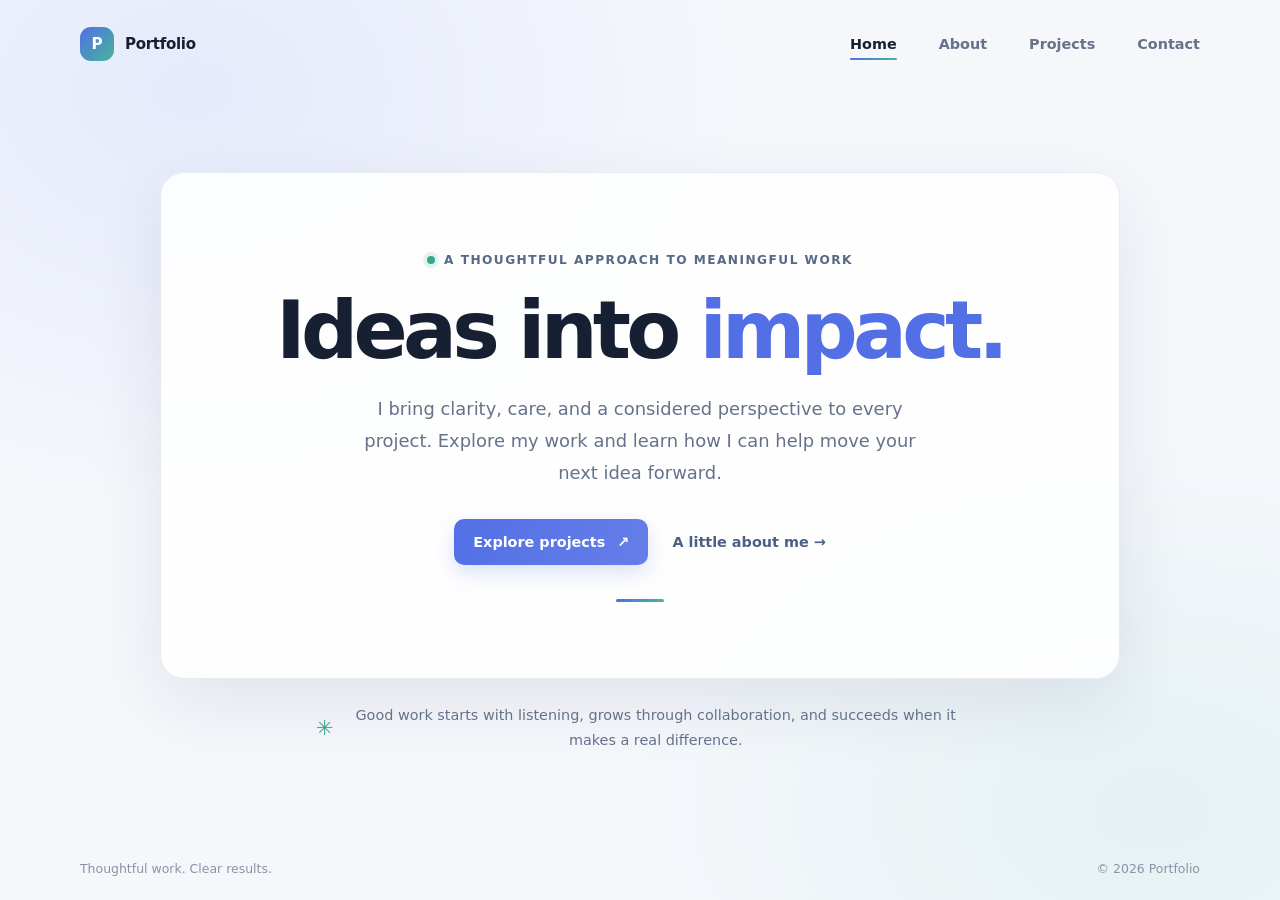
==== commit 02b7207c: "Merge branch 'main' of https://github.com/mongiti/pythonApi" ====
--- a/index.html
+++ b/index.html
@@ -26,37 +26,8 @@
       <div class="actions"><a class="button button-primary" href="projects.html">Explore projects <span aria-hidden="true">↗</span></a><a class="text-link" href="about.html">A little about me <span aria-hidden="true">→</span></a></div>
       <div class="divider" aria-hidden="true"></div>
     </section>
-    <section class="featured-work" aria-labelledby="featured-title">
-      <div class="featured-heading">
-        <div><p class="eyebrow">Selected work</p><h2 id="featured-title">A few projects worth a closer look.</h2><p>Thoughtful work, shaped around real needs.</p></div>
-        <div class="carousel-controls"><button class="carousel-button" type="button" data-direction="prev" aria-label="Scroll to previous projects" aria-controls="project-carousel">←</button><button class="carousel-button" type="button" data-direction="next" aria-label="Scroll to next projects" aria-controls="project-carousel">→</button></div>
-      </div>
-      <div class="project-carousel" id="project-carousel" tabindex="0" aria-label="Featured projects, scroll horizontally">
-        <article class="showcase-card"><div class="showcase-art art-blue" aria-hidden="true"><span class="art-label">01 / STRATEGY</span><span class="art-shape shape-orbit"></span><span class="art-caption">Clarity<br>from complexity</span></div><div class="showcase-body"><div class="showcase-meta"><span>Strategy · Research</span><span class="rating" aria-label="Sample rating: 5 out of 5 stars"><span aria-hidden="true">★★★★★</span><b>5.0</b></span></div><h3>Finding a clearer direction</h3><p>Turning competing priorities into a focused plan a team can act on.</p><div class="showcase-actions"><a class="card-link" href="projects.html#finance">View project <span aria-hidden="true">↗</span></a></div></div></article>
-        <article class="showcase-card"><div class="showcase-art art-green" aria-hidden="true"><span class="art-label">02 / EXPERIENCE</span><span class="art-shape shape-window"></span><span class="art-caption">A simpler<br>service journey</span></div><div class="showcase-body"><div class="showcase-meta"><span>Service · Design</span><span class="rating" aria-label="Sample rating: 4.9 out of 5 stars"><span aria-hidden="true">★★★★★</span><b>4.9</b></span></div><h3>Making the journey simpler</h3><p>Removing friction to make an everyday service feel intuitive.</p><div class="showcase-actions"><a class="card-link" href="projects.html#operations">View project <span aria-hidden="true">↗</span></a></div></div></article>
-        <article class="showcase-card"><div class="showcase-art art-lilac" aria-hidden="true"><span class="art-label">03 / DIGITAL</span><span class="art-shape shape-panels"></span><span class="art-caption">Useful by<br>design</span></div><div class="showcase-body"><div class="showcase-meta"><span>Digital · Product</span><span class="rating" aria-label="Sample rating: 4.9 out of 5 stars"><span aria-hidden="true">★★★★★</span><b>4.9</b></span></div><h3>Designing for daily use</h3><p>Shaping a digital tool around the needs of the people using it.</p><div class="showcase-actions"><a class="card-link" href="projects.html#marketing">View project <span aria-hidden="true">↗</span></a></div></div></article>
-        <article class="showcase-card"><div class="showcase-art art-sand" aria-hidden="true"><span class="art-label">04 / COLLABORATION</span><span class="art-shape shape-grid"></span><span class="art-caption">Better ideas,<br>together</span></div><div class="showcase-body"><div class="showcase-meta"><span>Facilitation · Planning</span><span class="rating" aria-label="Sample rating: 4.8 out of 5 stars"><span aria-hidden="true">★★★★★</span><b>4.8</b></span></div><h3>Bringing teams together</h3><p>Creating shared understanding and momentum across disciplines.</p><div class="showcase-actions"><a class="card-link" href="projects.html#operations">View project <span aria-hidden="true">↗</span></a></div></div></article>
-        <article class="showcase-card"><div class="showcase-art art-teal" aria-hidden="true"><span class="art-label">05 / DELIVERY</span><span class="art-shape shape-sun"></span><span class="art-caption">From idea<br>to impact</span></div><div class="showcase-body"><div class="showcase-meta"><span>Delivery · Operations</span><span class="rating" aria-label="Sample rating: 5 out of 5 stars"><span aria-hidden="true">★★★★★</span><b>5.0</b></span></div><h3>Making good ideas happen</h3><p>Taking an early concept through to a polished, useful result.</p><div class="showcase-actions"><a class="card-link" href="projects.html#operations">View project <span aria-hidden="true">↗</span></a></div></div></article>
-      </div>
-      <div class="carousel-foot"><p>Project examples and ratings are sample content.</p><a class="text-link" href="projects.html">See all projects <span aria-hidden="true">→</span></a></div>
-    </section>
     <section class="home-note" aria-label="Introduction"><span class="note-icon" aria-hidden="true">✳</span><p>Good work starts with listening, grows through collaboration, and succeeds when it makes a real difference.</p></section>
   </main>
   <footer class="site-footer"><span>Thoughtful work. Clear results.</span><span>© 2026 Portfolio</span></footer>
-  <script>
-    (() => {
-      const carousel = document.querySelector('#project-carousel');
-      if (!carousel) return;
-
-      document.querySelectorAll('.carousel-button').forEach((button) => button.addEventListener('click', () => {
-        const card = carousel.querySelector('.showcase-card');
-        if (!card) return;
-        const gap = Number.parseFloat(getComputedStyle(carousel).columnGap) || 18;
-        const reducedMotion = window.matchMedia('(prefers-reduced-motion: reduce)').matches;
-        carousel.scrollBy({ left: (button.dataset.direction === 'next' ? 1 : -1) * (card.getBoundingClientRect().width + gap), behavior: reducedMotion ? 'auto' : 'smooth' });
-      }));
-
-    })();
-  </script>
 </body>
 </html>
--- a/styles.css
+++ b/styles.css
@@ -28,7 +28,7 @@
 .main-nav a:hover, .main-nav a:focus-visible, .main-nav a.active { color: var(--ink); }
 .main-nav a.active::after { position: absolute; right: 0; bottom: 1px; left: 0; height: 2px; background: linear-gradient(90deg,var(--blue),#46b59b); border-radius: 99px; content: ""; }
 main { width: min(100% - 48px, 960px); margin: auto; }
-.home-main { max-width: 850px; }
+.home-main { max-width: 1040px; padding: 30px 0 12px; }
 .hero, .page-panel { padding: clamp(36px, 7vw, 76px); text-align: center; background: rgba(255,255,255,.88); border: 1px solid var(--line); border-radius: 24px; box-shadow: 0 24px 70px rgba(31,47,82,.09); }
 .eyebrow { display: inline-flex; align-items: center; gap: 9px; margin: 0 0 22px; color: #586985; font-size: .76rem; font-weight: 700; letter-spacing: .12em; text-transform: uppercase; }
 .eyebrow::before { width: 8px; height: 8px; content: ""; background: var(--green); border-radius: 50%; box-shadow: 0 0 0 4px rgba(53,169,139,.12); }
@@ -46,7 +46,10 @@
 .home-note { display: flex; align-items: center; justify-content: center; gap: 14px; max-width: 680px; margin: 24px auto 0; padding: 0 16px; color: #65728a; text-align: center; }
 .home-note p { margin: 0; font-size: .9rem; line-height: 1.7; }
 .note-icon { color: var(--green); font-size: 1.3rem; }
+<<<<<<< HEAD
 .home-main { max-width: 1040px; padding: 30px 0 12px; }
+=======
+>>>>>>> b51a6249e981c6c7dff56488e21d71e28f87df3c
 .featured-work { margin-top: 54px; }
 .featured-heading { display: flex; align-items: end; justify-content: space-between; gap: 20px; margin-bottom: 22px; }
 .featured-heading .eyebrow { margin-bottom: 12px; }
@@ -58,6 +61,7 @@
 .project-carousel { display: grid; grid-auto-flow: column; grid-auto-columns: 300px; gap: 18px; overflow-x: auto; overscroll-behavior-inline: contain; padding: 2px 2px 16px; scroll-snap-type: x mandatory; scrollbar-color: #c7d0e4 transparent; scrollbar-width: thin; }
 .showcase-card { min-width: 0; overflow: hidden; background: rgba(255,255,255,.94); border: 1px solid var(--line); border-radius: 17px; box-shadow: 0 10px 28px rgba(31,47,82,.055); scroll-snap-align: start; }
 .showcase-art { position: relative; height: 174px; overflow: hidden; isolation: isolate; }
+<<<<<<< HEAD
 .art-blue { color: #fff; background: linear-gradient(135deg,#536fe2,#8da0f5); }.art-green { color: #153e3c; background: linear-gradient(135deg,#c9eee5,#86cfba); }.art-lilac { color: #382d62; background: linear-gradient(135deg,#e4defb,#b9a9f1); }.art-sand { color: #57462d; background: linear-gradient(135deg,#f5e7c9,#e8c993); }.art-teal { color: #123f48; background: linear-gradient(135deg,#c9eef0,#75c6cb); }
 .art-label { position: absolute; z-index: 1; top: 17px; left: 19px; font-size: .65rem; font-weight: 800; letter-spacing: .13em; opacity: .78; }
 .art-caption { position: absolute; z-index: 1; bottom: 17px; left: 19px; font-size: 1.42rem; font-weight: 750; letter-spacing: -.045em; line-height: 1.07; }
@@ -65,10 +69,25 @@
 .shape-orbit { width: 174px; height: 174px; top: 22px; right: 24px; border: 1px solid rgba(255,255,255,.55); border-radius: 50%; box-shadow: 0 0 0 20px rgba(255,255,255,.11),0 0 0 42px rgba(255,255,255,.09); }
 .shape-orbit::before,.shape-orbit::after { position: absolute; content: ""; border: 1px solid rgba(255,255,255,.4); border-radius: 50%; }.shape-orbit::before { inset: 28px -16px; transform: rotate(-35deg); }.shape-orbit::after { inset: -12px 40px; transform: rotate(32deg); }
 .shape-window { width: 154px; height: 108px; top: 34px; right: 25px; border: 1px solid rgba(21,62,60,.3); border-radius: 11px; transform: rotate(8deg); box-shadow: 16px 13px 0 rgba(21,62,60,.09),32px 26px 0 rgba(21,62,60,.06); }
+=======
+.art-blue { color: #fff; background: linear-gradient(135deg,#536fe2,#8da0f5); }
+.art-green { color: #153e3c; background: linear-gradient(135deg,#c9eee5,#86cfba); }
+.art-lilac { color: #382d62; background: linear-gradient(135deg,#e4defb,#b9a9f1); }
+.art-sand { color: #57462d; background: linear-gradient(135deg,#f5e7c9,#e8c993); }
+.art-teal { color: #123f48; background: linear-gradient(135deg,#c9eef0,#75c6cb); }
+.art-label { position: absolute; z-index: 1; top: 17px; left: 19px; font-size: .65rem; font-weight: 800; letter-spacing: .13em; opacity: .78; }
+.art-caption { position: absolute; z-index: 1; bottom: 17px; left: 19px; font-size: 1.42rem; font-weight: 750; letter-spacing: -.045em; line-height: 1.07; }
+.art-shape { position: absolute; z-index: -1; display: block; }
+.shape-orbit { width: 174px; height: 174px; top: 22px; right: 24px; border: 1px solid rgba(255,255,255,.55); border-radius: 50%; box-shadow: 0 0 0 20px rgba(255,255,255,.11), 0 0 0 42px rgba(255,255,255,.09); }
+.shape-orbit::before,.shape-orbit::after { position: absolute; content: ""; border: 1px solid rgba(255,255,255,.4); border-radius: 50%; }
+.shape-orbit::before { inset: 28px -16px; transform: rotate(-35deg); }.shape-orbit::after { inset: -12px 40px; transform: rotate(32deg); }
+.shape-window { width: 154px; height: 108px; top: 34px; right: 25px; border: 1px solid rgba(21,62,60,.3); border-radius: 11px; transform: rotate(8deg); box-shadow: 16px 13px 0 rgba(21,62,60,.09), 32px 26px 0 rgba(21,62,60,.06); }
+>>>>>>> b51a6249e981c6c7dff56488e21d71e28f87df3c
 .shape-window::before { position: absolute; top: 23px; right: 0; left: 0; border-top: 1px solid rgba(21,62,60,.25); content: ""; }.shape-window::after { position: absolute; width: 54px; height: 37px; top: 37px; right: 13px; background: rgba(255,255,255,.42); border-radius: 5px; content: ""; }
 .shape-panels { width: 142px; height: 112px; top: 33px; right: 30px; background: rgba(255,255,255,.26); border: 1px solid rgba(56,45,98,.27); border-radius: 12px; transform: rotate(-9deg); box-shadow: 14px 10px 0 rgba(56,45,98,.08); }
 .shape-panels::before,.shape-panels::after { position: absolute; content: ""; border-radius: 5px; }.shape-panels::before { top: 14px; right: 13px; left: 13px; height: 12px; background: rgba(255,255,255,.6); }.shape-panels::after { width: 50px; height: 45px; right: 13px; bottom: 13px; background: rgba(82,111,229,.22); box-shadow: -60px 0 0 rgba(255,255,255,.38); }
 .shape-grid { width: 145px; height: 145px; top: 43px; right: 27px; background-image: linear-gradient(rgba(87,70,45,.13) 1px,transparent 1px),linear-gradient(90deg,rgba(87,70,45,.13) 1px,transparent 1px); background-size: 24px 24px; transform: rotate(10deg); mask-image: radial-gradient(ellipse,#000 35%,transparent 72%); }
+<<<<<<< HEAD
 .shape-sun { width: 132px; height: 132px; top: 24px; right: 30px; background: rgba(255,255,255,.28); border: 1px solid rgba(18,63,72,.22); border-radius: 50%; box-shadow: 0 0 0 15px rgba(255,255,255,.13),0 0 0 31px rgba(255,255,255,.09); }.shape-sun::after { position: absolute; width: 14px; height: 14px; top: 18px; right: 5px; background: #fff; border-radius: 50%; content: ""; }
 .showcase-body { padding: 17px 18px 18px; }.showcase-meta { display: flex; align-items: center; justify-content: space-between; gap: 8px; color: #65728a; font-size: .69rem; font-weight: 700; }.rating { display: inline-flex; align-items: center; gap: 5px; white-space: nowrap; }.rating > span { color: #e5a92c; letter-spacing: .04em; }.rating b { color: #35425d; font-size: .72rem; }
 .showcase-body h3 { margin: 12px 0 0; font-size: 1.05rem; letter-spacing: -.03em; }.showcase-body > p { min-height: 43px; margin: 7px 0 0; color: var(--muted); font-size: .85rem; line-height: 1.55; }.carousel-foot { display: flex; justify-content: space-between; align-items: center; gap: 14px; margin-top: 3px; }.carousel-foot p { margin: 0; color: #8994a8; font-size: .74rem; }.carousel-foot .text-link { font-size: .82rem; white-space: nowrap; }
@@ -87,6 +106,20 @@
 .project-category .project-carousel { grid-auto-columns: minmax(280px, 360px); grid-template-rows: 1fr; }
 .project-category .showcase-card { width: 100%; max-width: 360px; }
 .project-category .showcase-body > p { min-height: 44px; }
+=======
+.shape-sun { width: 132px; height: 132px; top: 24px; right: 30px; background: rgba(255,255,255,.28); border: 1px solid rgba(18,63,72,.22); border-radius: 50%; box-shadow: 0 0 0 15px rgba(255,255,255,.13), 0 0 0 31px rgba(255,255,255,.09); }
+.shape-sun::after { position: absolute; width: 14px; height: 14px; top: 18px; right: 5px; background: #fff; border-radius: 50%; content: ""; }
+.showcase-body { padding: 17px 18px 18px; }
+.showcase-meta { display: flex; align-items: center; justify-content: space-between; gap: 8px; color: #65728a; font-size: .69rem; font-weight: 700; }
+.rating { display: inline-flex; align-items: center; gap: 5px; white-space: nowrap; }.rating > span { color: #e5a92c; letter-spacing: .04em; }.rating b { color: #35425d; font-size: .72rem; }
+.showcase-body h3 { margin: 12px 0 0; font-size: 1.05rem; letter-spacing: -.03em; }
+.showcase-body > p { min-height: 43px; margin: 7px 0 0; color: var(--muted); font-size: .85rem; line-height: 1.55; }
+.card-link { display: inline-flex; align-items: center; gap: 8px; margin-top: 15px; color: var(--blue); text-decoration: none; font-size: .82rem; font-weight: 750; }
+.card-link:hover { color: #354fc4; }
+.carousel-foot { display: flex; justify-content: space-between; align-items: center; gap: 14px; margin-top: 3px; }
+.carousel-foot p { margin: 0; color: #8994a8; font-size: .74rem; }
+.carousel-foot .text-link { font-size: .82rem; white-space: nowrap; }
+>>>>>>> b51a6249e981c6c7dff56488e21d71e28f87df3c
 .page-main { padding: 24px 0 54px; }
 .page-panel { text-align: left; }
 .page-panel > .eyebrow { width: fit-content; margin: 0 auto 18px; }
@@ -110,7 +143,11 @@
 .site-footer { width: min(1120px, calc(100% - 48px)); display: flex; justify-content: space-between; gap: 16px; margin: 24px auto 0; padding: 19px 0 24px; color: #8994a8; font-size: .78rem; }
 :focus-visible { outline: 3px solid rgba(82,111,229,.42); outline-offset: 4px; border-radius: 4px; }
 @media (max-width: 700px) { .site-header { min-height: 76px; } .principles,.project-grid { grid-template-columns: 1fr; } .project-card { min-height: 0; } }
+<<<<<<< HEAD
 @media (max-width: 520px) { .site-header { width: min(100% - 36px,1120px); align-items: flex-start; flex-direction: column; justify-content: center; gap: 13px; padding: 17px 0; } .main-nav { width: 100%; justify-content: space-between; gap: 10px; } .main-nav a { font-size: .84rem; } main { width: calc(100% - 36px); } .hero,.page-panel { padding: 35px 23px; border-radius: 18px; } .actions { gap: 17px; } .home-note { padding: 0 2px; } .site-footer { width: calc(100% - 36px); font-size: .72rem; } .contact-grid { grid-template-columns: 1fr; } }
 @media (max-width: 520px) { .home-main { padding-top: 14px; } .featured-work { margin-top: 40px; } .featured-heading { align-items: flex-end; } .featured-heading > div:first-child > p:last-child { max-width: 220px; font-size: .82rem; } .carousel-button { width: 38px; height: 38px; } .project-carousel { grid-auto-columns: min(82vw,300px); gap: 13px; } .showcase-art { height: 158px; } .carousel-foot { align-items: flex-start; flex-direction: column; } }
 @media (max-width: 520px) { .category-heading { gap: 8px; } .category-heading h2 { max-width: 260px; } .project-category .project-carousel { grid-auto-columns: min(82vw,300px); gap: 13px; } .project-category .showcase-card { max-width: 300px; } }
+=======
+@media (max-width: 520px) { .site-header { width: min(100% - 36px,1120px); align-items: flex-start; flex-direction: column; justify-content: center; gap: 13px; padding: 17px 0; } .main-nav { width: 100%; justify-content: space-between; gap: 10px; } .main-nav a { font-size: .84rem; } main { width: calc(100% - 36px); } .home-main { padding-top: 14px; } .hero,.page-panel { padding: 35px 23px; border-radius: 18px; } .actions { gap: 17px; } .featured-work { margin-top: 40px; } .featured-heading { align-items: flex-end; } .featured-heading > div:first-child > p:last-child { max-width: 245px; font-size: .84rem; } .carousel-button { width: 38px; height: 38px; } .project-carousel { grid-auto-columns: min(82vw,300px); gap: 13px; } .showcase-art { height: 158px; } .carousel-foot { align-items: flex-start; flex-direction: column; } .home-note { padding: 0 2px; } .site-footer { width: calc(100% - 36px); font-size: .72rem; } .contact-grid { grid-template-columns: 1fr; } }
+>>>>>>> b51a6249e981c6c7dff56488e21d71e28f87df3c
 @media (prefers-reduced-motion: reduce) { *,*::before,*::after { scroll-behavior: auto !important; transition-duration: .01ms !important; } }
